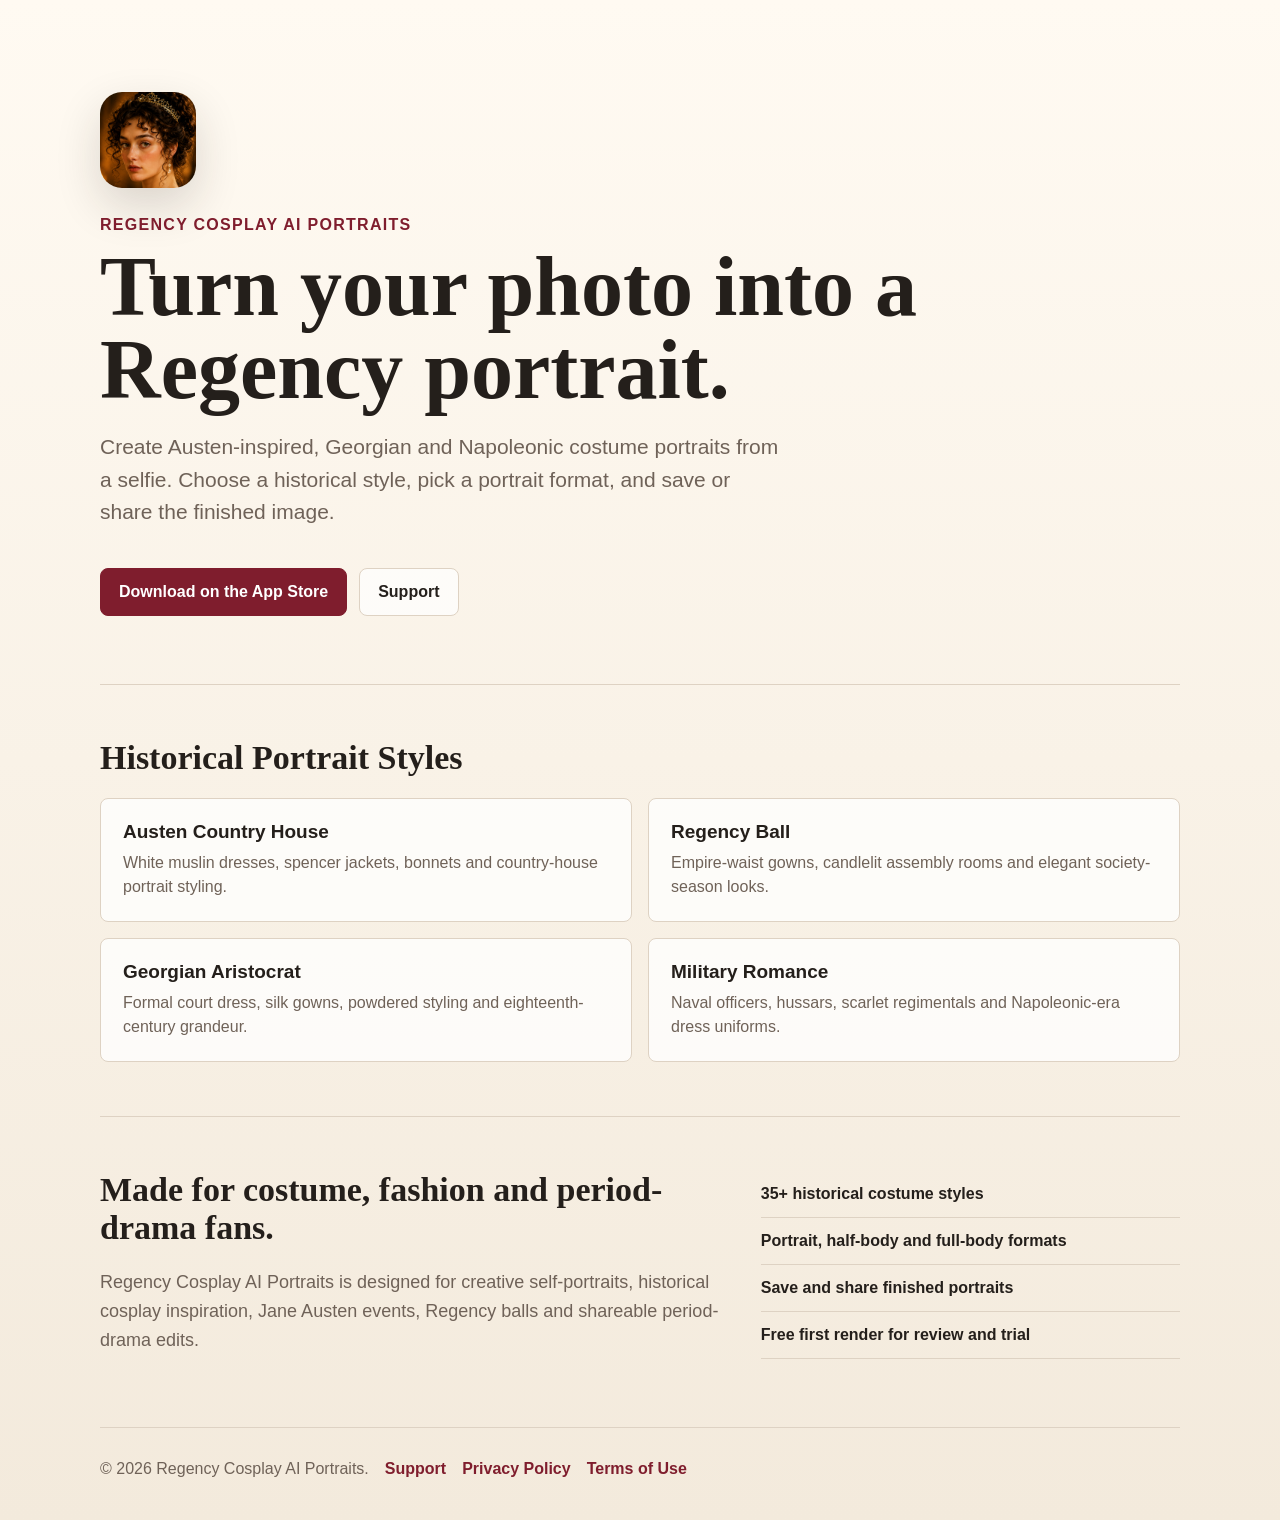
==== index.html @ e811cead "Add Regency Cosplay pages" ====
<!doctype html>
<html lang="en">
  <head>
    <meta charset="utf-8">
    <meta name="viewport" content="width=device-width, initial-scale=1">
    <meta name="description" content="Regency Cosplay AI Portraits turns selfies into Georgian, Regency, Austen-inspired and Napoleonic costume portraits.">
    <title>Regency Cosplay AI Portraits</title>
    <link rel="stylesheet" href="styles.css">
  </head>
  <body>
    <main class="page">
      <section class="hero">
        <img class="icon" src="assets/app-icon.png" alt="Regency Cosplay AI Portraits app icon">
        <p class="eyebrow">Regency Cosplay AI Portraits</p>
        <h1>Turn your photo into a Regency portrait.</h1>
        <p class="lede">Create Austen-inspired, Georgian and Napoleonic costume portraits from a selfie. Choose a historical style, pick a portrait format, and save or share the finished image.</p>
        <div class="actions">
          <a class="button primary" href="https://apps.apple.com/app/id6780893701">Download on the App Store</a>
          <a class="button" href="support.html">Support</a>
        </div>
      </section>

      <section class="section">
        <h2>Historical Portrait Styles</h2>
        <div class="grid">
          <article>
            <h3>Austen Country House</h3>
            <p>White muslin dresses, spencer jackets, bonnets and country-house portrait styling.</p>
          </article>
          <article>
            <h3>Regency Ball</h3>
            <p>Empire-waist gowns, candlelit assembly rooms and elegant society-season looks.</p>
          </article>
          <article>
            <h3>Georgian Aristocrat</h3>
            <p>Formal court dress, silk gowns, powdered styling and eighteenth-century grandeur.</p>
          </article>
          <article>
            <h3>Military Romance</h3>
            <p>Naval officers, hussars, scarlet regimentals and Napoleonic-era dress uniforms.</p>
          </article>
        </div>
      </section>

      <section class="section split">
        <div>
          <h2>Made for costume, fashion and period-drama fans.</h2>
          <p>Regency Cosplay AI Portraits is designed for creative self-portraits, historical cosplay inspiration, Jane Austen events, Regency balls and shareable period-drama edits.</p>
        </div>
        <ul class="checklist">
          <li>35+ historical costume styles</li>
          <li>Portrait, half-body and full-body formats</li>
          <li>Save and share finished portraits</li>
          <li>Free first render for review and trial</li>
        </ul>
      </section>
    </main>
    <footer>
      <span>&copy; 2026 Regency Cosplay AI Portraits.</span>
      <a href="support.html">Support</a>
      <a href="https://customsantavideo.com/privacy">Privacy Policy</a>
      <a href="https://customsantavideo.com/terms">Terms of Use</a>
    </footer>
  </body>
</html>
---- styles.css ----
:root {
  color-scheme: light;
  --ink: #241f1b;
  --muted: #6f6258;
  --paper: #fffaf2;
  --panel: #ffffff;
  --line: #ded2c3;
  --accent: #7f1d2d;
  --accent-dark: #57131f;
  --gold: #b88942;
}

* {
  box-sizing: border-box;
}

body {
  margin: 0;
  font-family: -apple-system, BlinkMacSystemFont, "Segoe UI", sans-serif;
  color: var(--ink);
  background: linear-gradient(180deg, #fffaf2 0%, #f3eadc 100%);
}

a {
  color: var(--accent);
}

.page {
  width: min(1080px, calc(100% - 32px));
  margin: 0 auto;
}

.hero {
  min-height: 76vh;
  display: flex;
  flex-direction: column;
  justify-content: center;
  padding: 72px 0 48px;
}

.hero.compact {
  min-height: 56vh;
}

.icon {
  width: 96px;
  height: 96px;
  border-radius: 22px;
  box-shadow: 0 18px 45px rgba(36, 31, 27, 0.16);
}

.eyebrow {
  margin: 28px 0 12px;
  color: var(--accent);
  font-weight: 700;
  text-transform: uppercase;
  letter-spacing: 0.08em;
}

h1,
h2,
h3,
p {
  margin-top: 0;
}

h1 {
  max-width: 820px;
  margin-bottom: 20px;
  font-family: Georgia, "Times New Roman", serif;
  font-size: clamp(44px, 8vw, 84px);
  line-height: 0.98;
  letter-spacing: 0;
}

h2 {
  margin-bottom: 22px;
  font-family: Georgia, "Times New Roman", serif;
  font-size: 34px;
  line-height: 1.1;
}

h3 {
  margin-bottom: 8px;
  font-size: 19px;
}

.lede {
  max-width: 680px;
  color: var(--muted);
  font-size: 21px;
  line-height: 1.55;
}

.actions {
  display: flex;
  flex-wrap: wrap;
  gap: 12px;
  margin-top: 18px;
}

.button {
  min-height: 48px;
  display: inline-flex;
  align-items: center;
  justify-content: center;
  padding: 12px 18px;
  border: 1px solid var(--line);
  border-radius: 8px;
  color: var(--ink);
  background: rgba(255, 255, 255, 0.72);
  font-weight: 700;
  text-decoration: none;
}

.button.primary {
  border-color: var(--accent);
  color: #fff;
  background: var(--accent);
}

.button.primary:hover {
  background: var(--accent-dark);
}

.section {
  padding: 54px 0;
  border-top: 1px solid var(--line);
}

.grid,
.faq {
  display: grid;
  grid-template-columns: repeat(2, minmax(0, 1fr));
  gap: 16px;
}

article {
  padding: 22px;
  border: 1px solid var(--line);
  border-radius: 8px;
  background: rgba(255, 255, 255, 0.78);
}

article p {
  margin-bottom: 0;
  color: var(--muted);
  line-height: 1.5;
}

.split {
  display: grid;
  grid-template-columns: minmax(0, 1.2fr) minmax(280px, 0.8fr);
  gap: 32px;
  align-items: start;
}

.split p {
  color: var(--muted);
  font-size: 18px;
  line-height: 1.6;
}

.checklist {
  margin: 0;
  padding: 0;
  list-style: none;
}

.checklist li {
  padding: 14px 0;
  border-bottom: 1px solid var(--line);
  font-weight: 700;
}

footer {
  width: min(1080px, calc(100% - 32px));
  display: flex;
  flex-wrap: wrap;
  gap: 16px;
  margin: 0 auto;
  padding: 32px 0 42px;
  border-top: 1px solid var(--line);
  color: var(--muted);
}

footer a {
  font-weight: 700;
  text-decoration: none;
}

@media (max-width: 720px) {
  .hero {
    min-height: auto;
    padding-top: 48px;
  }

  h1 {
    font-size: 48px;
  }

  .grid,
  .faq,
  .split {
    grid-template-columns: 1fr;
  }

  .button {
    width: 100%;
  }
}
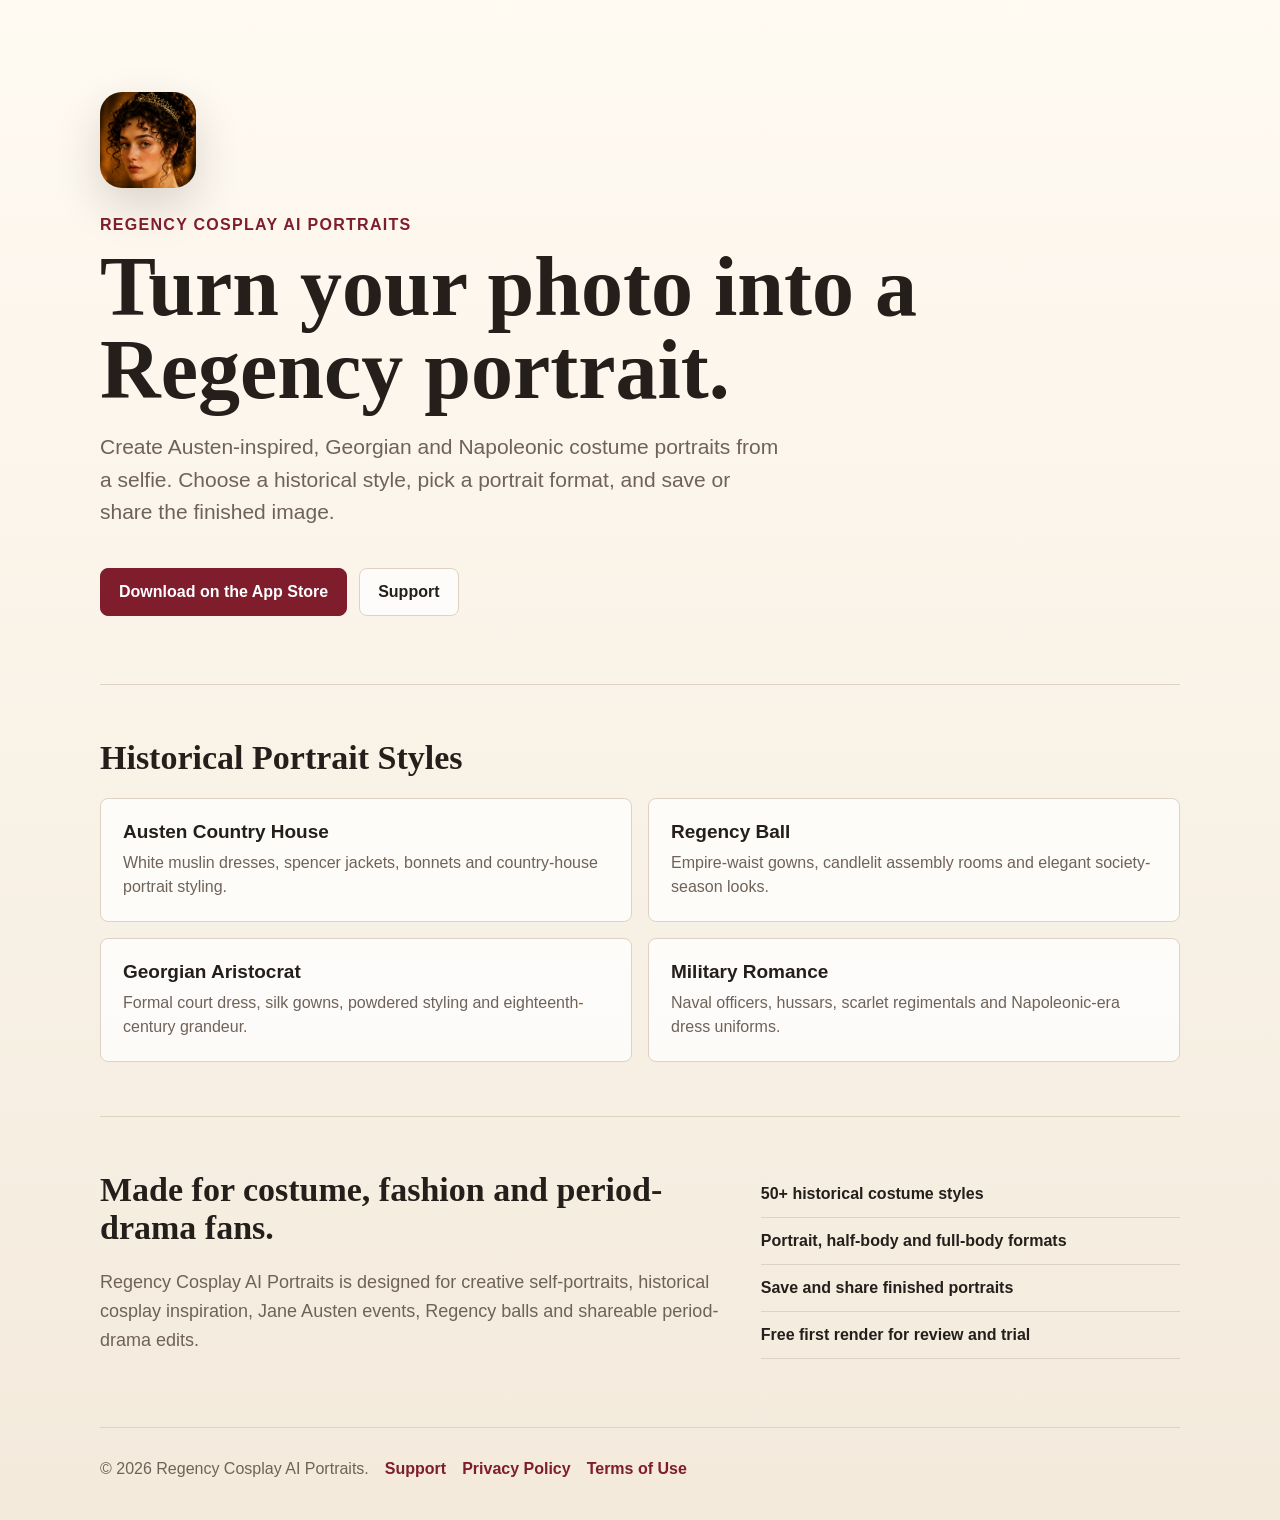
==== commit c0e76597: "Add privacy policy page" ====
--- a/index.html
+++ b/index.html
@@ -48,7 +48,7 @@
           <p>Regency Cosplay AI Portraits is designed for creative self-portraits, historical cosplay inspiration, Jane Austen events, Regency balls and shareable period-drama edits.</p>
         </div>
         <ul class="checklist">
-          <li>35+ historical costume styles</li>
+          <li>50+ historical costume styles</li>
           <li>Portrait, half-body and full-body formats</li>
           <li>Save and share finished portraits</li>
           <li>Free first render for review and trial</li>
@@ -58,7 +58,7 @@
     <footer>
       <span>&copy; 2026 Regency Cosplay AI Portraits.</span>
       <a href="support.html">Support</a>
-      <a href="https://customsantavideo.com/privacy">Privacy Policy</a>
+      <a href="privacy.html">Privacy Policy</a>
       <a href="https://customsantavideo.com/terms">Terms of Use</a>
     </footer>
   </body>
--- a/styles.css
+++ b/styles.css
@@ -161,6 +161,36 @@
   line-height: 1.6;
 }
 
+.updated {
+  color: var(--muted);
+  font-weight: 700;
+}
+
+.policy {
+  max-width: 840px;
+}
+
+.policy h2 {
+  margin-top: 34px;
+  margin-bottom: 12px;
+  font-size: 28px;
+}
+
+.policy p,
+.policy li {
+  color: var(--muted);
+  font-size: 18px;
+  line-height: 1.62;
+}
+
+.policy ul {
+  padding-left: 22px;
+}
+
+.policy li + li {
+  margin-top: 8px;
+}
+
 .checklist {
   margin: 0;
   padding: 0;
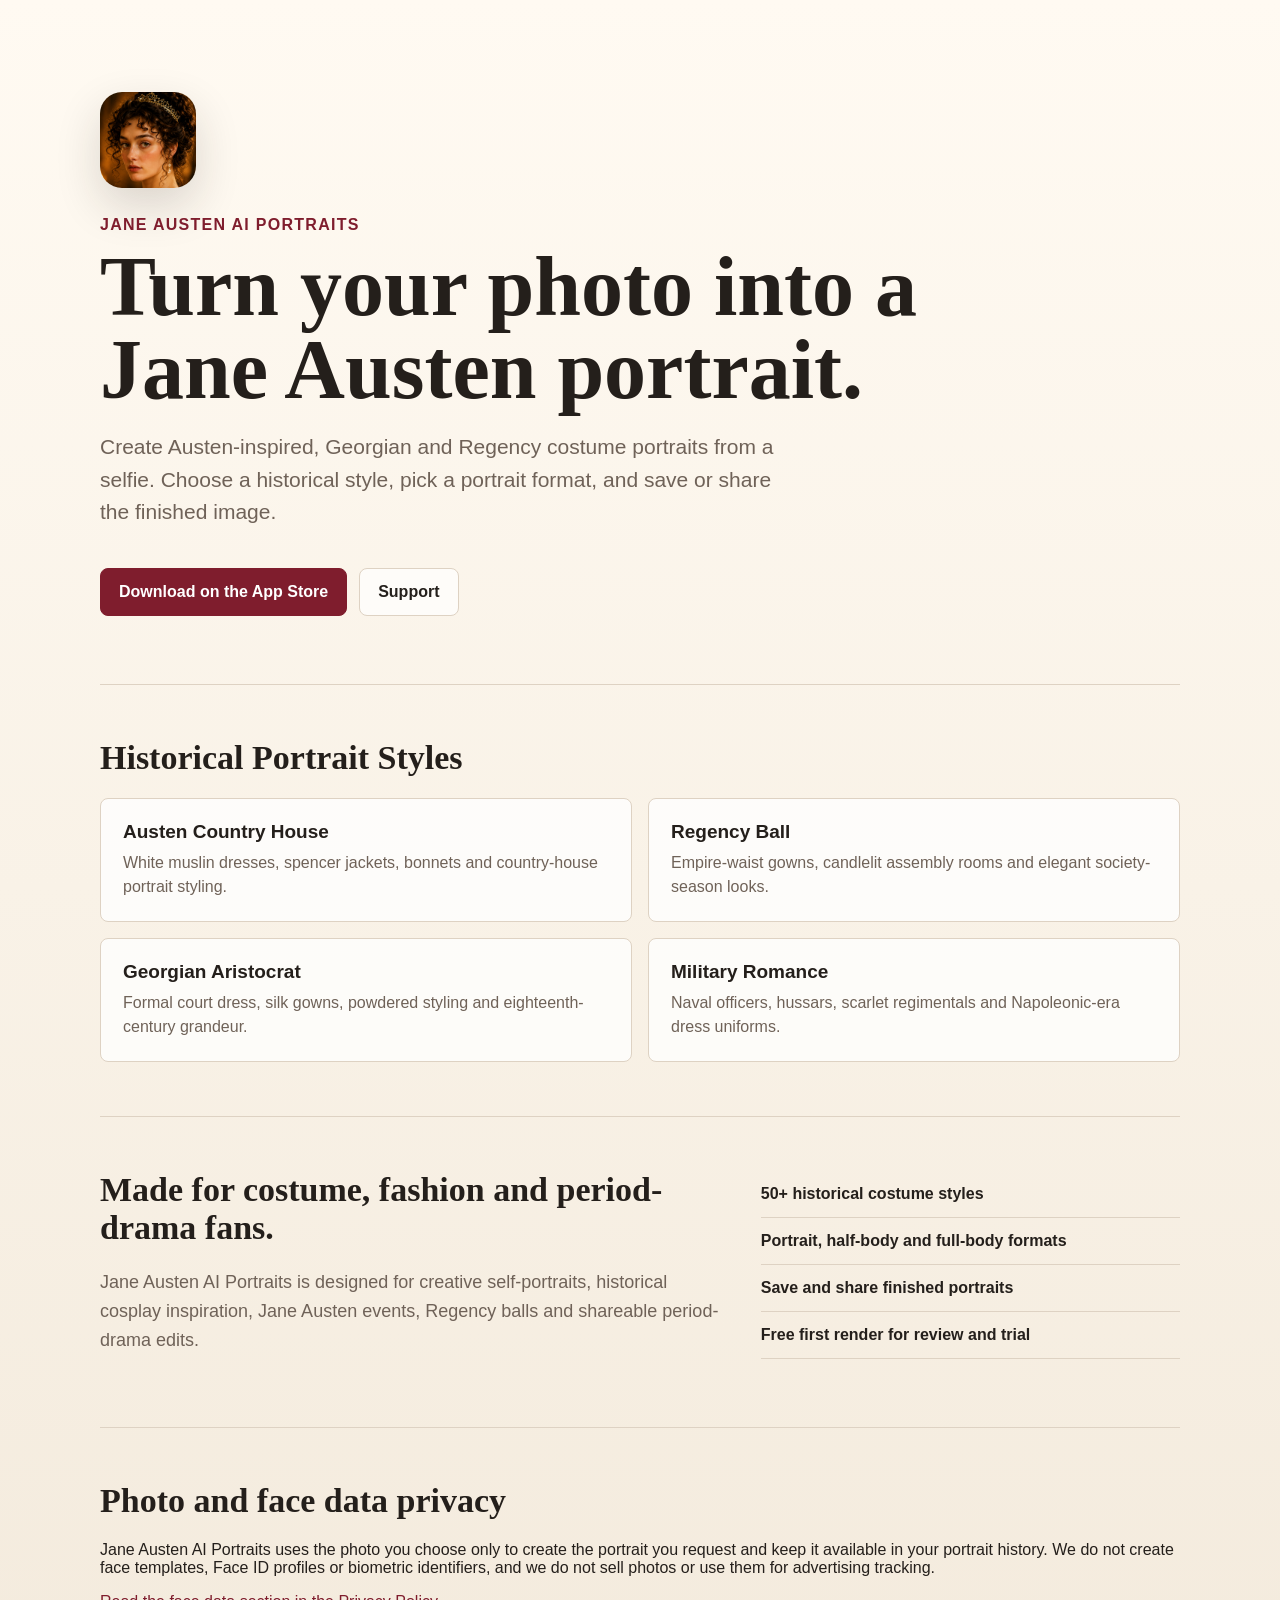
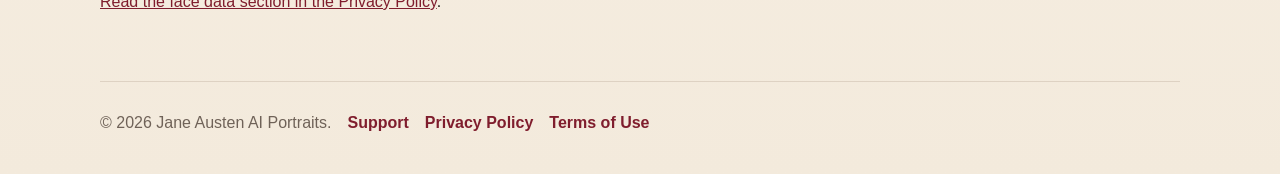
==== commit a54588e9: "Update Jane Austen privacy policy" ====
--- a/index.html
+++ b/index.html
@@ -3,17 +3,17 @@
   <head>
     <meta charset="utf-8">
     <meta name="viewport" content="width=device-width, initial-scale=1">
-    <meta name="description" content="Regency Cosplay AI Portraits turns selfies into Georgian, Regency, Austen-inspired and Napoleonic costume portraits.">
-    <title>Regency Cosplay AI Portraits</title>
+    <meta name="description" content="Jane Austen AI Portraits turns selfies into Austen-inspired, Georgian, Regency and Napoleonic costume portraits.">
+    <title>Jane Austen AI Portraits</title>
     <link rel="stylesheet" href="styles.css">
   </head>
   <body>
     <main class="page">
       <section class="hero">
-        <img class="icon" src="assets/app-icon.png" alt="Regency Cosplay AI Portraits app icon">
-        <p class="eyebrow">Regency Cosplay AI Portraits</p>
-        <h1>Turn your photo into a Regency portrait.</h1>
-        <p class="lede">Create Austen-inspired, Georgian and Napoleonic costume portraits from a selfie. Choose a historical style, pick a portrait format, and save or share the finished image.</p>
+        <img class="icon" src="assets/app-icon.png" alt="Jane Austen AI Portraits app icon">
+        <p class="eyebrow">Jane Austen AI Portraits</p>
+        <h1>Turn your photo into a Jane Austen portrait.</h1>
+        <p class="lede">Create Austen-inspired, Georgian and Regency costume portraits from a selfie. Choose a historical style, pick a portrait format, and save or share the finished image.</p>
         <div class="actions">
           <a class="button primary" href="https://apps.apple.com/app/id6780893701">Download on the App Store</a>
           <a class="button" href="support.html">Support</a>
@@ -45,7 +45,7 @@
       <section class="section split">
         <div>
           <h2>Made for costume, fashion and period-drama fans.</h2>
-          <p>Regency Cosplay AI Portraits is designed for creative self-portraits, historical cosplay inspiration, Jane Austen events, Regency balls and shareable period-drama edits.</p>
+          <p>Jane Austen AI Portraits is designed for creative self-portraits, historical cosplay inspiration, Jane Austen events, Regency balls and shareable period-drama edits.</p>
         </div>
         <ul class="checklist">
           <li>50+ historical costume styles</li>
@@ -54,9 +54,15 @@
           <li>Free first render for review and trial</li>
         </ul>
       </section>
+
+      <section class="section">
+        <h2>Photo and face data privacy</h2>
+        <p>Jane Austen AI Portraits uses the photo you choose only to create the portrait you request and keep it available in your portrait history. We do not create face templates, Face ID profiles or biometric identifiers, and we do not sell photos or use them for advertising tracking.</p>
+        <p><a href="privacy.html#face-data">Read the face data section in the Privacy Policy</a>.</p>
+      </section>
     </main>
     <footer>
-      <span>&copy; 2026 Regency Cosplay AI Portraits.</span>
+      <span>&copy; 2026 Jane Austen AI Portraits.</span>
       <a href="support.html">Support</a>
       <a href="privacy.html">Privacy Policy</a>
       <a href="https://customsantavideo.com/terms">Terms of Use</a>
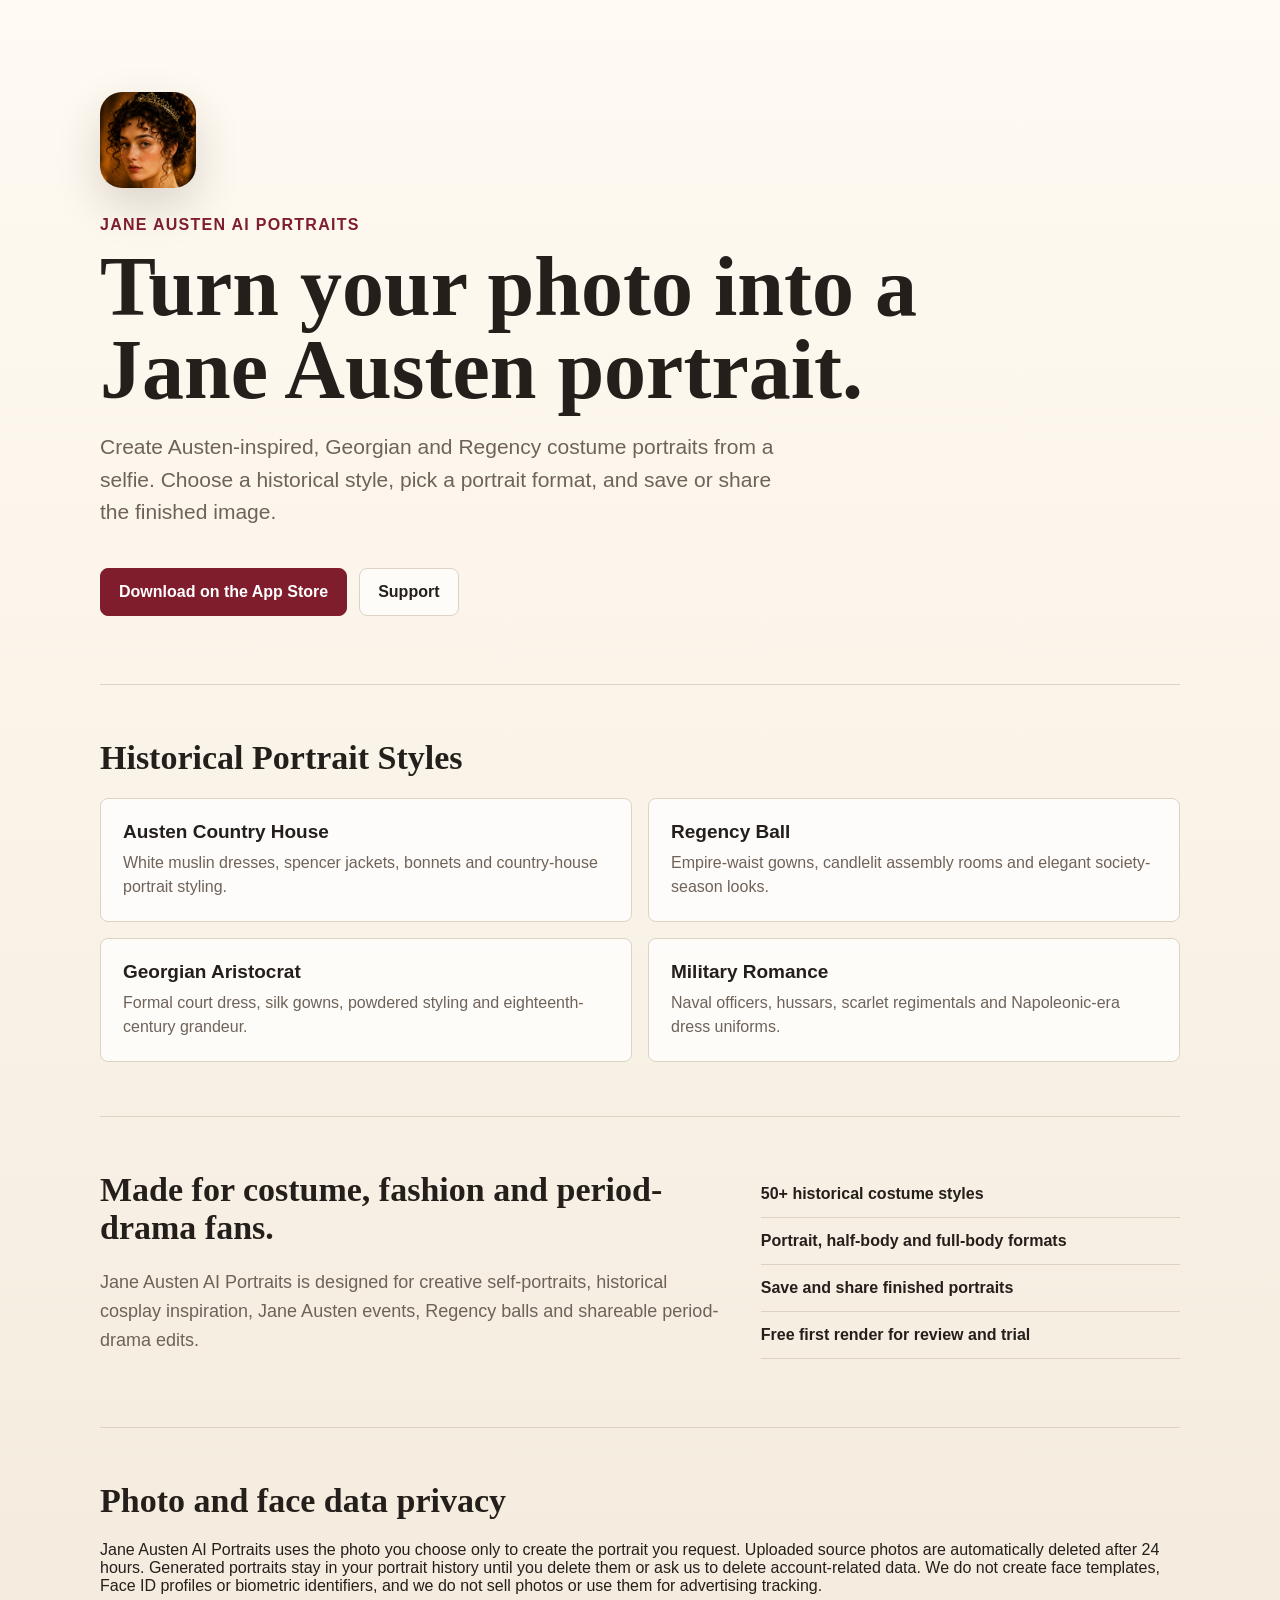
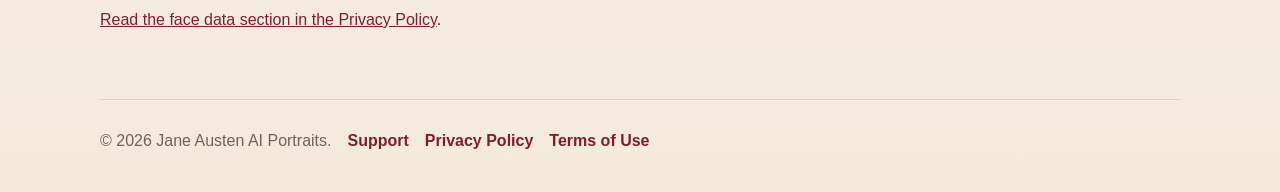
==== commit f597464e: "Document source photo expiry" ====
--- a/index.html
+++ b/index.html
@@ -57,7 +57,7 @@
 
       <section class="section">
         <h2>Photo and face data privacy</h2>
-        <p>Jane Austen AI Portraits uses the photo you choose only to create the portrait you request and keep it available in your portrait history. We do not create face templates, Face ID profiles or biometric identifiers, and we do not sell photos or use them for advertising tracking.</p>
+        <p>Jane Austen AI Portraits uses the photo you choose only to create the portrait you request. Uploaded source photos are automatically deleted after 24 hours. Generated portraits stay in your portrait history until you delete them or ask us to delete account-related data. We do not create face templates, Face ID profiles or biometric identifiers, and we do not sell photos or use them for advertising tracking.</p>
         <p><a href="privacy.html#face-data">Read the face data section in the Privacy Policy</a>.</p>
       </section>
     </main>
